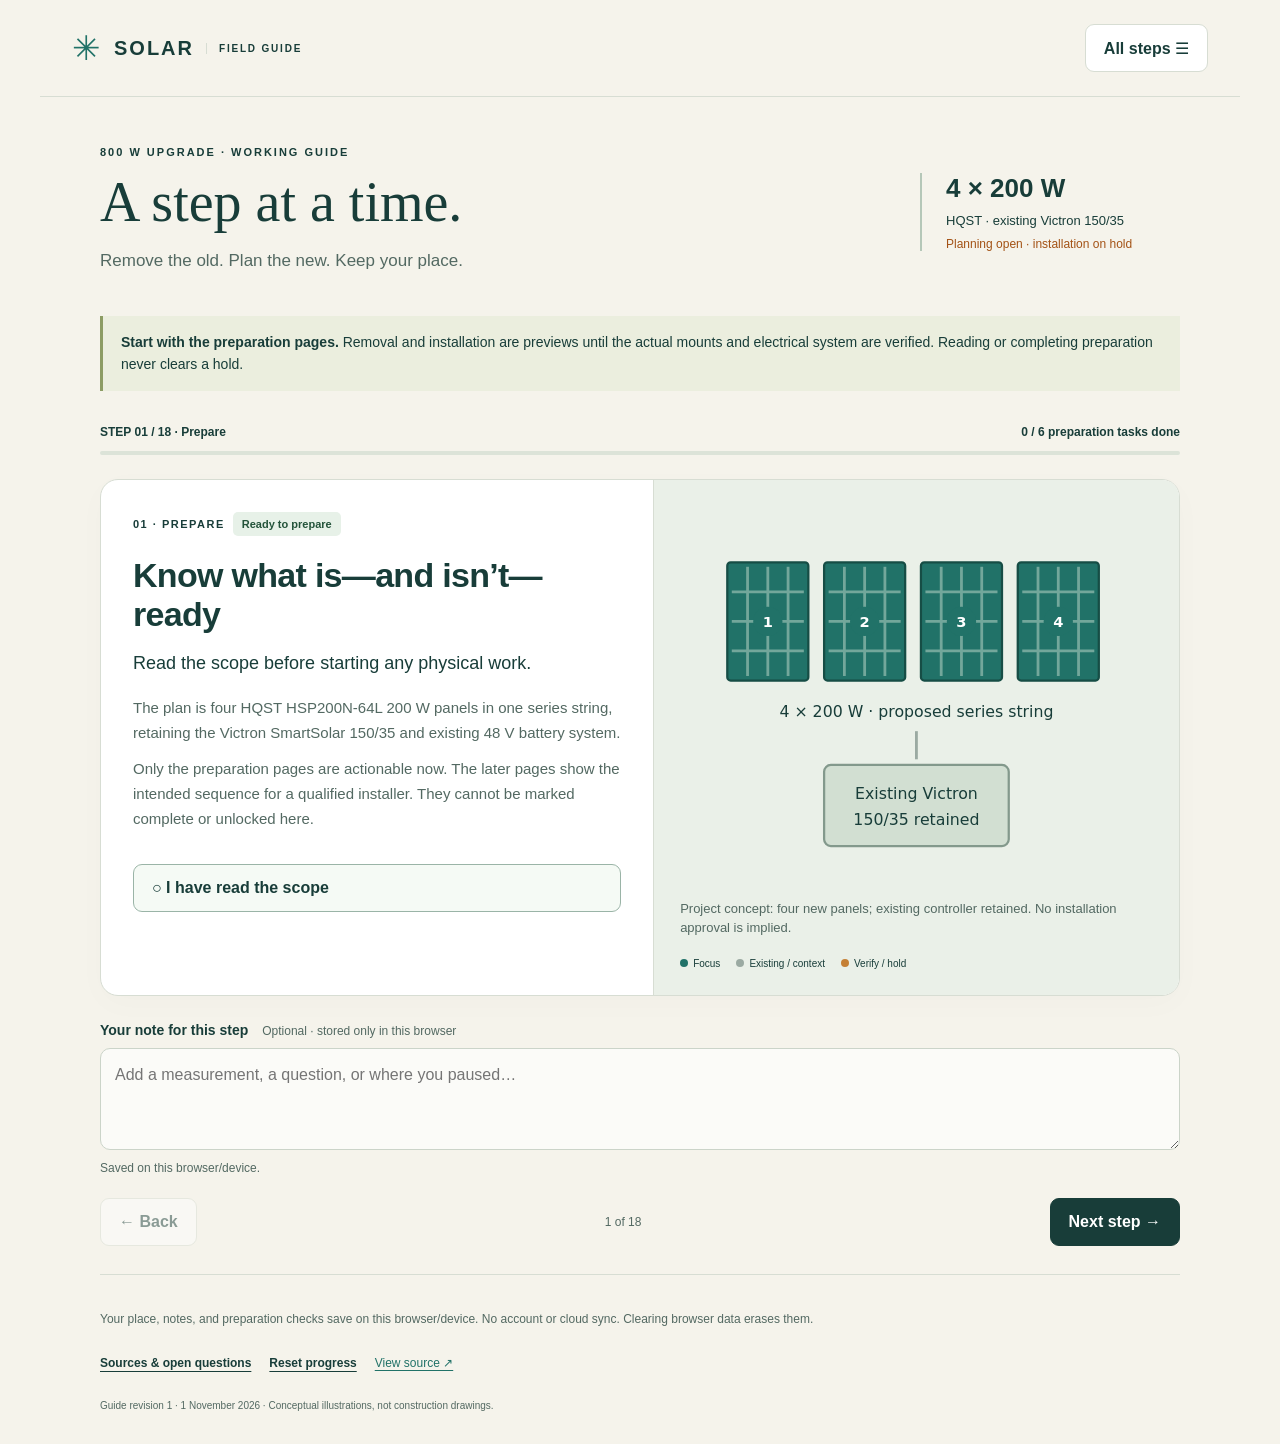
==== index.html @ d2d1a994 "Build illustrated solar planning guide with saved progress and safety holds" ====
<!doctype html>
<html lang="en"><head><meta charset="utf-8"><meta name="viewport" content="width=device-width,initial-scale=1"><meta name="theme-color" content="#163d3a"><meta name="description" content="An illustrated, save-your-place field guide for planning a van solar upgrade, with explicit installation hold points."><title>Solar / A step at a time</title><link rel="stylesheet" href="style.css"><script defer src="app.js"></script></head>
<body><a class="skip" href="#step-title">Skip to current step</a><header><a class="brand" href="#step=1" aria-label="Solar guide, first step"><span class="sun">✳</span> SOLAR <span class="brand-sub">FIELD GUIDE</span></a><button id="overview-button">All steps <span aria-hidden="true">☰</span></button></header>
<main><section class="intro"><div><p class="eyebrow">800 W UPGRADE · WORKING GUIDE</p><h1>A step at a time.</h1><p>Remove the old. Plan the new. Keep your place.</p></div><div class="project-stamp"><strong>4 × 200 W</strong><span>HQST · existing Victron 150/35</span><small>Planning open · installation on hold</small></div></section>
<aside class="notice"><strong>Start with the preparation pages.</strong> Removal and installation are previews until the actual mounts and electrical system are verified. Reading or completing preparation never clears a hold.</aside>
<div class="journey"><p id="position"></p><p id="progress-label"></p></div><div class="progress-track" aria-hidden="true"><div id="progress-fill"></div></div>
<article id="step-card"><div class="step-copy"><div id="step-meta"></div><h2 id="step-title" tabindex="-1"></h2><p id="step-action" class="lead"></p><div id="step-detail"></div><div id="hold"></div><div id="completion"></div></div><figure><div id="illustration"></div><figcaption id="figure-caption"></figcaption><div class="legend"><span><i class="teal"></i> Focus</span><span><i class="gray"></i> Existing / context</span><span><i class="amber"></i> Verify / hold</span></div></figure></article>
<section class="notes"><label for="note">Your note for this step <span>Optional · stored only in this browser</span></label><textarea id="note" rows="3" placeholder="Add a measurement, a question, or where you paused…" maxlength="12000"></textarea><p id="save-status" role="status"></p></section>
<nav class="step-nav" aria-label="Step navigation"><button id="back">← Back</button><span id="nav-count"></span><button id="next" class="primary">Next step →</button></nav>
<footer><p>Your place, notes, and preparation checks save on this browser/device. No account or cloud sync. Clearing browser data erases them.</p><div><button id="sources-button" class="text-button">Sources & open questions</button><button id="reset-button" class="text-button">Reset progress</button><a href="https://github.com/sgordon1024/solar-upgrade-guide">View source ↗</a></div><small>Guide revision 1 · 1 November 2026 · Conceptual illustrations, not construction drawings.</small></footer></main>
<dialog id="overview"><div class="dialog-head"><h2>Your route</h2><button data-close="overview" aria-label="Close all steps">✕</button></div><p>Check marks mean preparation done. A lock means preview only.</p><div id="step-list"></div></dialog>
<dialog id="sources"><div class="dialog-head"><h2>Before tools come out</h2><button data-close="sources" aria-label="Close sources">✕</button></div><p>The four-panel plan is selected. The mounting and electrical details are not approved. No button in this guide releases installation holds.</p><h3>Evidence still needed</h3><ul><li>Rack model; rail slots, crossbars, brackets and shared attachments; approved fasteners and torque; roof/rack dynamic and wind-uplift limits.</li><li>Fan fully open and A/C measured from one agreed rail datum; required airflow and service clearances; validated panel support and overhang.</li><li>Both disconnects: DC voltage/current ratings, poles, topology and load-break suitability.</li><li>Actual cable markings, condition and protection; connector manufacturer/family; measured jumper routes; bonding design.</li><li>Qualified isolation plan for all affected energy sources; manufacturer removal and mounting instructions; safe access and lifting plan.</li><li>Cold-weather string-voltage calculation, polarity and protection checks; battery/BMS settings and commissioning procedure.</li></ul><h3>Official references</h3><ul><li><a href="https://cdn.shopify.com/s/files/1/0938/4627/4366/files/HSP200N-64L_-_Manual.pdf?v=1779096675">HQST HSP200N-64L specification PDF</a> — dimensions and electrical data. Despite its filename, this is a two-page datasheet, not detailed mounting instructions.</li><li><a href="https://www.victronenergy.com/media/pg/Manual_SmartSolar_MPPT_150-35__150-45/en/safety-precautions.html">Victron safety precautions</a> — hazardous DC and isolation.</li><li><a href="https://www.victronenergy.com/media/pg/Manual_SmartSolar_MPPT_150-35__150-45/en/installation.html">Victron installation manual</a> — array limits and system-specific installation requirements.</li><li><a href="https://desertbliss.com/desertvans/assets/docs/Desert-Vans-Mesa-Riser-Installation-Guide.pdf">Mesa Riser installation guide</a> — no panel wind-uplift rating. Mesa is not an approved mount for this plan.</li></ul><p>Sources reviewed 1 November 2026. Rack, existing-panel, A/C, fan and battery-specific instructions remain to be collected. A revised, verified guide is needed before work begins.</p></dialog>
<dialog id="reset"><h2>Start over in this browser?</h2><p>This erases all saved notes, preparation checks, and your saved place. Installation holds stay in place.</p><div class="reset-actions"><button data-close="reset">Keep my progress</button><button id="confirm-reset" class="danger">Erase and start over</button></div></dialog>
<noscript><p class="notice">Enable JavaScript for step navigation and local progress saving. Installation remains on hold.</p></noscript></body></html>
---- style.css ----
:root{--ink:#183d39;--muted:#536962;--paper:#f5f3eb;--line:#d7ddd3;--teal:#217268;--amber:#a35215;--pale:#fcf0d8;font-family:ui-sans-serif,-apple-system,BlinkMacSystemFont,"Segoe UI",sans-serif;color:var(--ink);background:var(--paper);font-synthesis:none}*{box-sizing:border-box}body{margin:0}button,a,textarea{-webkit-tap-highlight-color:transparent}button{font:inherit;border:1px solid var(--line);border-radius:9px;background:#fff;color:var(--ink);padding:12px 18px;min-height:48px;cursor:pointer;font-weight:650}button:hover{background:#e7eee6}button:disabled{opacity:.48;cursor:default}a{color:var(--teal);text-underline-offset:3px}button:focus-visible,a:focus-visible,textarea:focus-visible{outline:3px solid #b55c16;outline-offset:4px}.skip{position:absolute;top:-80px;background:#fff;padding:15px;z-index:10}.skip:focus{top:0}header{max-width:1200px;margin:auto;display:flex;justify-content:space-between;align-items:center;padding:24px 32px;border-bottom:1px solid var(--line)}.brand{text-decoration:none;color:var(--ink);font-size:20px;font-weight:800;letter-spacing:2px;display:flex;align-items:center;gap:12px}.sun{font-size:34px;color:var(--teal)}.brand-sub{font-size:10px;letter-spacing:1.8px;border-left:1px solid var(--line);padding-left:12px}main{max-width:1136px;margin:auto;padding:0 28px}.intro{display:flex;justify-content:space-between;gap:32px;align-items:center;padding:38px 0 28px}.eyebrow{font-size:11px;font-weight:800;letter-spacing:2px}.intro h1{font-family:Georgia,serif;font-size:clamp(36px,5vw,56px);font-weight:400;margin:12px 0}.intro p:last-child{color:var(--muted);font-size:17px}.project-stamp{display:flex;flex-direction:column;gap:9px;border-left:2px solid #b5c7b8;padding-left:24px;min-width:260px}.project-stamp strong{font-size:26px}.project-stamp span{font-size:13px}.project-stamp small{color:var(--amber);font-size:12px}.notice{background:#ebeede;border-left:3px solid #8c9c64;padding:15px 18px;line-height:1.6;font-size:14px}.journey{display:flex;justify-content:space-between;gap:16px;font-size:12px;padding-top:22px;font-weight:650}.progress-track{height:4px;background:#dce3d8;margin-bottom:24px;border-radius:4px;overflow:hidden}#progress-fill{height:100%;background:var(--teal)}#step-card{display:grid;grid-template-columns:1.05fr 1fr;background:#fff;border:1px solid var(--line);border-radius:18px;overflow:hidden;min-height:465px;box-shadow:0 8px 32px #183d3905}.step-copy{padding:32px}.step-meta{display:flex;gap:8px;flex-wrap:wrap;align-items:center}.phase{font-size:11px;letter-spacing:1.5px;font-weight:800;text-transform:uppercase}.badge{font-size:11px;background:#e7f1e8;color:#23533a;padding:6px 9px;border-radius:5px;font-weight:750}.badge.locked{background:var(--pale);color:#874312}h2{font-size:clamp(26px,3vw,34px);letter-spacing:-.7px;line-height:1.15;margin:20px 0 16px}h2:focus{outline:none}.lead{font-size:18px;line-height:1.55;margin-top:0}#step-detail{font-size:15px;line-height:1.65;color:var(--muted)}#step-detail p{margin:12px 0}#step-detail ul{padding-left:20px}#hold{border-radius:9px;background:var(--pale);color:#713c15;padding:16px;font-size:14px;line-height:1.6;margin-top:18px}#hold:empty{display:none}#hold strong{display:block;margin-bottom:4px}.check-button{width:100%;text-align:left;margin-top:20px;border-color:#9ab4a7;background:#f5faf5}.check-button[aria-pressed=true]{background:#deeee4;color:#195d49}.locked-status{font-size:13px;font-weight:700;color:#87501d;margin-top:18px}figure{margin:0;background:#eaf0e8;display:flex;flex-direction:column;justify-content:center;padding:26px;min-width:0;border-left:1px solid var(--line)}#illustration svg{width:100%;height:auto;display:block}svg text{font-family:ui-sans-serif,system-ui,sans-serif;fill:var(--ink);font-size:14px}figcaption{font-size:13px;color:var(--muted);line-height:1.5;margin-top:16px}.legend{display:flex;gap:16px;font-size:10px;margin-top:20px;flex-wrap:wrap}.legend span{display:flex;align-items:center;gap:5px}.legend i{height:8px;width:8px;border-radius:50%}.teal{background:var(--teal)}.gray{background:#9baaa2}.amber{background:#c58035}.notes{margin-top:26px}.notes label{display:block;font-size:14px;font-weight:750;margin-bottom:10px}.notes label span{font-weight:400;color:var(--muted);font-size:12px;margin-left:10px}textarea{width:100%;font:inherit;resize:vertical;border:1px solid #cbd4c9;border-radius:10px;background:#ffffffa8;padding:14px;line-height:1.5;color:var(--ink)}#save-status{font-size:12px;min-height:18px;color:var(--muted);margin:7px 0}.step-nav{display:flex;align-items:center;justify-content:space-between;gap:12px;padding:12px 0 28px}.primary{background:var(--ink);color:#fff;border-color:var(--ink)}.primary:hover{background:#286057}#nav-count{font-size:12px;color:var(--muted)}footer{border-top:1px solid var(--line);padding:22px 0 30px;color:var(--muted);font-size:12px;line-height:1.7}footer>div{display:flex;align-items:center;gap:18px;flex-wrap:wrap}footer small{display:block;margin-top:12px}.text-button{background:transparent;border:0;padding:6px 0;font-size:12px;min-height:44px;text-decoration:underline;text-underline-offset:4px}dialog{width:min(650px,calc(100% - 28px));max-height:85dvh;border:1px solid var(--line);border-radius:16px;padding:26px;color:var(--ink);box-shadow:0 25px 90px #152b3340}dialog::backdrop{background:#142e32aa}dialog p,dialog li{font-size:15px;line-height:1.6}dialog a{overflow-wrap:anywhere}.dialog-head{display:flex;justify-content:space-between;align-items:center;gap:16px}.dialog-head h2{margin:0}.dialog-head button{flex-shrink:0}.step-link{width:100%;display:flex;gap:12px;align-items:center;text-align:left;margin:7px 0;font-weight:500}.step-link span:first-child{font-size:12px;color:var(--muted);min-width:25px}.step-link[aria-current=step]{border-color:var(--teal);background:#e8f1e9}.step-link small{margin-left:auto;white-space:nowrap}.list-phase{font-size:11px;letter-spacing:1.4px;text-transform:uppercase;margin:24px 0 10px}.reset-actions{display:flex;gap:12px;flex-wrap:wrap}.danger{background:#8e381f;color:white}.danger:hover{background:#702915}@media(max-width:720px){header{padding:16px 20px}.brand-sub{display:none}main{padding:0 18px}.intro{padding:26px 0 20px;gap:12px;display:block}.intro h1{margin:10px 0}.intro p:last-child{font-size:15px}.project-stamp{border-left:0;padding:10px 0 0;gap:6px}.project-stamp strong{font-size:20px}.project-stamp span{font-size:12px}.notice{font-size:13px;padding:12px 14px}.journey{font-size:11px;gap:8px}.journey p:last-child{text-align:right}#step-card{display:flex;flex-direction:column}.step-copy{padding:24px}.lead{font-size:17px}figure{border-left:0;border-top:1px solid var(--line);padding:22px}#illustration{max-width:430px;width:100%;align-self:center}.notes label span{display:block;margin:6px 0 0}.step-nav{flex-wrap:wrap}#nav-count{order:3;width:100%;text-align:center}.step-nav button{padding:13px 16px;font-size:14px}footer>div{gap:14px}dialog{padding:20px}.step-link{font-size:14px;padding:12px 10px}.step-link small{font-size:10px}.legend{font-size:10px}}@media(prefers-reduced-motion:reduce){*{scroll-behavior:auto!important}}
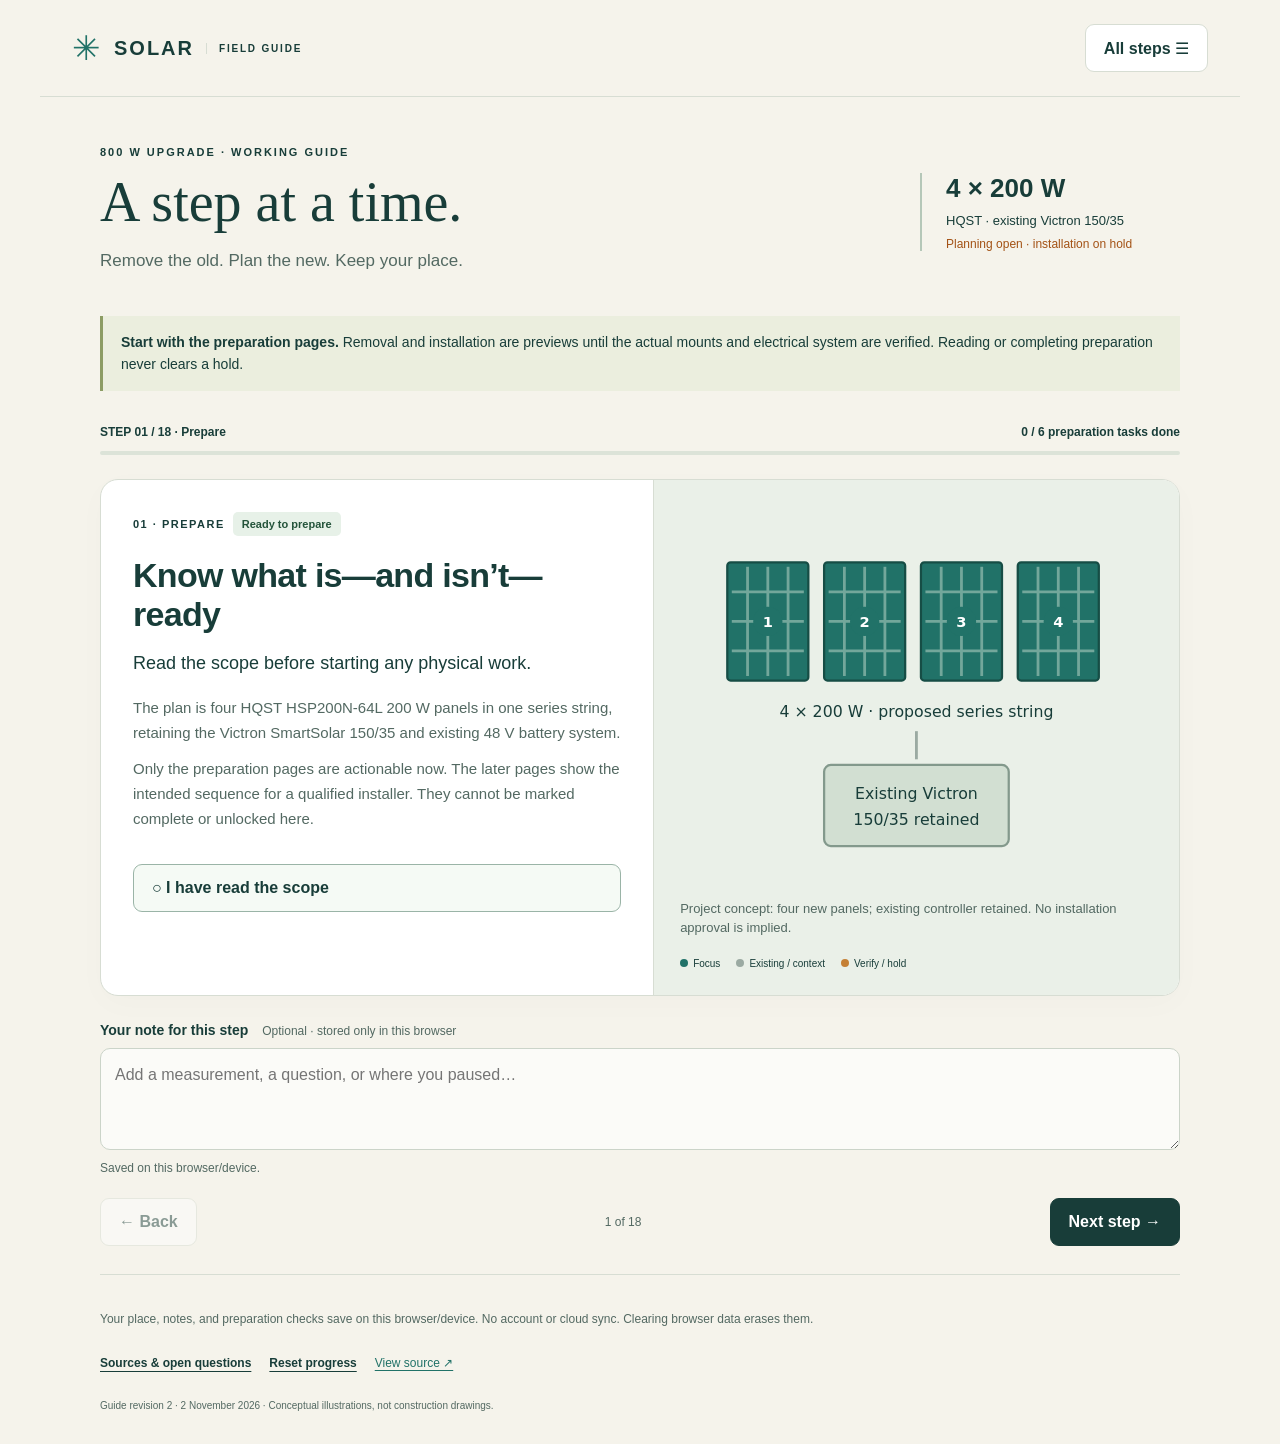
==== commit 34113647: "Correct roof orientation and flag unresolved centerline panel fit" ====
--- a/index.html
+++ b/index.html
@@ -7,8 +7,8 @@
 <article id="step-card"><div class="step-copy"><div id="step-meta"></div><h2 id="step-title" tabindex="-1"></h2><p id="step-action" class="lead"></p><div id="step-detail"></div><div id="hold"></div><div id="completion"></div></div><figure><div id="illustration"></div><figcaption id="figure-caption"></figcaption><div class="legend"><span><i class="teal"></i> Focus</span><span><i class="gray"></i> Existing / context</span><span><i class="amber"></i> Verify / hold</span></div></figure></article>
 <section class="notes"><label for="note">Your note for this step <span>Optional · stored only in this browser</span></label><textarea id="note" rows="3" placeholder="Add a measurement, a question, or where you paused…" maxlength="12000"></textarea><p id="save-status" role="status"></p></section>
 <nav class="step-nav" aria-label="Step navigation"><button id="back">← Back</button><span id="nav-count"></span><button id="next" class="primary">Next step →</button></nav>
-<footer><p>Your place, notes, and preparation checks save on this browser/device. No account or cloud sync. Clearing browser data erases them.</p><div><button id="sources-button" class="text-button">Sources & open questions</button><button id="reset-button" class="text-button">Reset progress</button><a href="https://github.com/sgordon1024/solar-upgrade-guide">View source ↗</a></div><small>Guide revision 1 · 1 November 2026 · Conceptual illustrations, not construction drawings.</small></footer></main>
+<footer><p>Your place, notes, and preparation checks save on this browser/device. No account or cloud sync. Clearing browser data erases them.</p><div><button id="sources-button" class="text-button">Sources & open questions</button><button id="reset-button" class="text-button">Reset progress</button><a href="https://github.com/sgordon1024/solar-upgrade-guide">View source ↗</a></div><small>Guide revision 2 · 2 November 2026 · Conceptual illustrations, not construction drawings.</small></footer></main>
 <dialog id="overview"><div class="dialog-head"><h2>Your route</h2><button data-close="overview" aria-label="Close all steps">✕</button></div><p>Check marks mean preparation done. A lock means preview only.</p><div id="step-list"></div></dialog>
-<dialog id="sources"><div class="dialog-head"><h2>Before tools come out</h2><button data-close="sources" aria-label="Close sources">✕</button></div><p>The four-panel plan is selected. The mounting and electrical details are not approved. No button in this guide releases installation holds.</p><h3>Evidence still needed</h3><ul><li>Rack model; rail slots, crossbars, brackets and shared attachments; approved fasteners and torque; roof/rack dynamic and wind-uplift limits.</li><li>Fan fully open and A/C measured from one agreed rail datum; required airflow and service clearances; validated panel support and overhang.</li><li>Both disconnects: DC voltage/current ratings, poles, topology and load-break suitability.</li><li>Actual cable markings, condition and protection; connector manufacturer/family; measured jumper routes; bonding design.</li><li>Qualified isolation plan for all affected energy sources; manufacturer removal and mounting instructions; safe access and lifting plan.</li><li>Cold-weather string-voltage calculation, polarity and protection checks; battery/BMS settings and commissioning procedure.</li></ul><h3>Official references</h3><ul><li><a href="https://cdn.shopify.com/s/files/1/0938/4627/4366/files/HSP200N-64L_-_Manual.pdf?v=1779096675">HQST HSP200N-64L specification PDF</a> — dimensions and electrical data. Despite its filename, this is a two-page datasheet, not detailed mounting instructions.</li><li><a href="https://www.victronenergy.com/media/pg/Manual_SmartSolar_MPPT_150-35__150-45/en/safety-precautions.html">Victron safety precautions</a> — hazardous DC and isolation.</li><li><a href="https://www.victronenergy.com/media/pg/Manual_SmartSolar_MPPT_150-35__150-45/en/installation.html">Victron installation manual</a> — array limits and system-specific installation requirements.</li><li><a href="https://desertbliss.com/desertvans/assets/docs/Desert-Vans-Mesa-Riser-Installation-Guide.pdf">Mesa Riser installation guide</a> — no panel wind-uplift rating. Mesa is not an approved mount for this plan.</li></ul><p>Sources reviewed 1 November 2026. Rack, existing-panel, A/C, fan and battery-specific instructions remain to be collected. A revised, verified guide is needed before work begins.</p></dialog>
+<dialog id="sources"><div class="dialog-head"><h2>Before tools come out</h2><button data-close="sources" aria-label="Close sources">✕</button></div><p>The four-panel plan is selected. The mounting and electrical details are not approved. No button in this guide releases installation holds.</p><h3>Evidence still needed</h3><ul><li>Rack model; rail slots, crossbars, brackets and shared attachments; approved fasteners and torque; roof/rack dynamic and wind-uplift limits.</li><li>Driver-side Starlink and centerline exhaust-fan footprints/separation; panel 2 placement; fan fully open and A/C measured from one agreed rail datum; required airflow and service clearances; validated panel support and overhang.</li><li>Both disconnects: DC voltage/current ratings, poles, topology and load-break suitability.</li><li>Actual cable markings, condition and protection; connector manufacturer/family; measured jumper routes; bonding design.</li><li>Qualified isolation plan for all affected energy sources; manufacturer removal and mounting instructions; safe access and lifting plan.</li><li>Cold-weather string-voltage calculation, polarity and protection checks; battery/BMS settings and commissioning procedure.</li></ul><h3>Official references</h3><ul><li><a href="https://cdn.shopify.com/s/files/1/0938/4627/4366/files/HSP200N-64L_-_Manual.pdf?v=1779096675">HQST HSP200N-64L specification PDF</a> — dimensions and electrical data. Despite its filename, this is a two-page datasheet, not detailed mounting instructions.</li><li><a href="https://www.victronenergy.com/media/pg/Manual_SmartSolar_MPPT_150-35__150-45/en/safety-precautions.html">Victron safety precautions</a> — hazardous DC and isolation.</li><li><a href="https://www.victronenergy.com/media/pg/Manual_SmartSolar_MPPT_150-35__150-45/en/installation.html">Victron installation manual</a> — array limits and system-specific installation requirements.</li><li><a href="https://desertbliss.com/desertvans/assets/docs/Desert-Vans-Mesa-Riser-Installation-Guide.pdf">Mesa Riser installation guide</a> — no panel wind-uplift rating. Mesa is not an approved mount for this plan.</li></ul><p>Sources reviewed 1 November 2026. Rack, existing-panel, A/C, fan and battery-specific instructions remain to be collected. A revised, verified guide is needed before work begins.</p></dialog>
 <dialog id="reset"><h2>Start over in this browser?</h2><p>This erases all saved notes, preparation checks, and your saved place. Installation holds stay in place.</p><div class="reset-actions"><button data-close="reset">Keep my progress</button><button id="confirm-reset" class="danger">Erase and start over</button></div></dialog>
 <noscript><p class="notice">Enable JavaScript for step navigation and local progress saving. Installation remains on hold.</p></noscript></body></html>
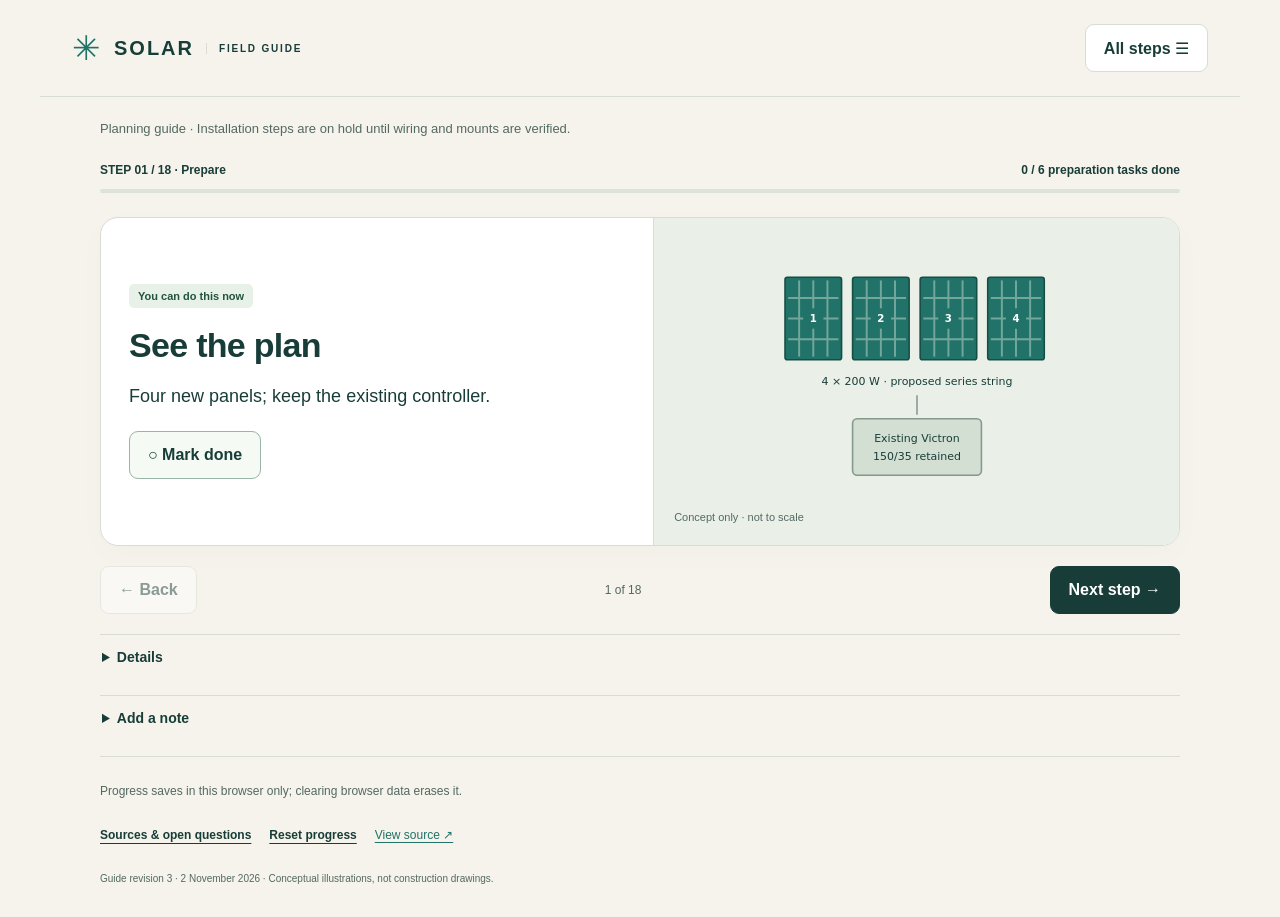
==== commit 643ae156: "Simplify guide to plain-English actions with optional details" ====
--- a/index.html
+++ b/index.html
@@ -1,13 +1,13 @@
 <!doctype html>
 <html lang="en"><head><meta charset="utf-8"><meta name="viewport" content="width=device-width,initial-scale=1"><meta name="theme-color" content="#163d3a"><meta name="description" content="An illustrated, save-your-place field guide for planning a van solar upgrade, with explicit installation hold points."><title>Solar / A step at a time</title><link rel="stylesheet" href="style.css"><script defer src="app.js"></script></head>
 <body><a class="skip" href="#step-title">Skip to current step</a><header><a class="brand" href="#step=1" aria-label="Solar guide, first step"><span class="sun">✳</span> SOLAR <span class="brand-sub">FIELD GUIDE</span></a><button id="overview-button">All steps <span aria-hidden="true">☰</span></button></header>
-<main><section class="intro"><div><p class="eyebrow">800 W UPGRADE · WORKING GUIDE</p><h1>A step at a time.</h1><p>Remove the old. Plan the new. Keep your place.</p></div><div class="project-stamp"><strong>4 × 200 W</strong><span>HQST · existing Victron 150/35</span><small>Planning open · installation on hold</small></div></section>
-<aside class="notice"><strong>Start with the preparation pages.</strong> Removal and installation are previews until the actual mounts and electrical system are verified. Reading or completing preparation never clears a hold.</aside>
+<main><p class="guide-status">Planning guide · Installation steps are on hold until wiring and mounts are verified.</p>
 <div class="journey"><p id="position"></p><p id="progress-label"></p></div><div class="progress-track" aria-hidden="true"><div id="progress-fill"></div></div>
-<article id="step-card"><div class="step-copy"><div id="step-meta"></div><h2 id="step-title" tabindex="-1"></h2><p id="step-action" class="lead"></p><div id="step-detail"></div><div id="hold"></div><div id="completion"></div></div><figure><div id="illustration"></div><figcaption id="figure-caption"></figcaption><div class="legend"><span><i class="teal"></i> Focus</span><span><i class="gray"></i> Existing / context</span><span><i class="amber"></i> Verify / hold</span></div></figure></article>
-<section class="notes"><label for="note">Your note for this step <span>Optional · stored only in this browser</span></label><textarea id="note" rows="3" placeholder="Add a measurement, a question, or where you paused…" maxlength="12000"></textarea><p id="save-status" role="status"></p></section>
+<article id="step-card"><div class="step-copy"><div id="step-meta"></div><h2 id="step-title" tabindex="-1"></h2><p id="step-action" class="lead"></p><div id="completion"></div></div><figure><div id="illustration"></div><figcaption id="figure-caption"></figcaption><div class="legend"><span><i class="teal"></i> Focus</span><span><i class="gray"></i> Existing / context</span><span><i class="amber"></i> Verify / hold</span></div></figure></article>
 <nav class="step-nav" aria-label="Step navigation"><button id="back">← Back</button><span id="nav-count"></span><button id="next" class="primary">Next step →</button></nav>
-<footer><p>Your place, notes, and preparation checks save on this browser/device. No account or cloud sync. Clearing browser data erases them.</p><div><button id="sources-button" class="text-button">Sources & open questions</button><button id="reset-button" class="text-button">Reset progress</button><a href="https://github.com/sgordon1024/solar-upgrade-guide">View source ↗</a></div><small>Guide revision 2 · 2 November 2026 · Conceptual illustrations, not construction drawings.</small></footer></main>
+<details id="technical-details"><summary>Details</summary><div id="step-detail"></div><div id="hold"></div><p>These installation previews cannot be marked complete; a verified procedure is still needed.</p></details>
+<details class="notes"><summary>Add a note</summary><label for="note">Your note for this step <span>Optional · stored only in this browser</span></label><textarea id="note" rows="3" placeholder="Add a measurement, a question, or where you paused…" maxlength="12000"></textarea><p id="save-status" role="status"></p></details>
+<footer><p>Progress saves in this browser only; clearing browser data erases it.</p><div><button id="sources-button" class="text-button">Sources & open questions</button><button id="reset-button" class="text-button">Reset progress</button><a href="https://github.com/sgordon1024/solar-upgrade-guide">View source ↗</a></div><small>Guide revision 3 · 2 November 2026 · Conceptual illustrations, not construction drawings.</small></footer></main>
 <dialog id="overview"><div class="dialog-head"><h2>Your route</h2><button data-close="overview" aria-label="Close all steps">✕</button></div><p>Check marks mean preparation done. A lock means preview only.</p><div id="step-list"></div></dialog>
 <dialog id="sources"><div class="dialog-head"><h2>Before tools come out</h2><button data-close="sources" aria-label="Close sources">✕</button></div><p>The four-panel plan is selected. The mounting and electrical details are not approved. No button in this guide releases installation holds.</p><h3>Evidence still needed</h3><ul><li>Rack model; rail slots, crossbars, brackets and shared attachments; approved fasteners and torque; roof/rack dynamic and wind-uplift limits.</li><li>Driver-side Starlink and centerline exhaust-fan footprints/separation; panel 2 placement; fan fully open and A/C measured from one agreed rail datum; required airflow and service clearances; validated panel support and overhang.</li><li>Both disconnects: DC voltage/current ratings, poles, topology and load-break suitability.</li><li>Actual cable markings, condition and protection; connector manufacturer/family; measured jumper routes; bonding design.</li><li>Qualified isolation plan for all affected energy sources; manufacturer removal and mounting instructions; safe access and lifting plan.</li><li>Cold-weather string-voltage calculation, polarity and protection checks; battery/BMS settings and commissioning procedure.</li></ul><h3>Official references</h3><ul><li><a href="https://cdn.shopify.com/s/files/1/0938/4627/4366/files/HSP200N-64L_-_Manual.pdf?v=1779096675">HQST HSP200N-64L specification PDF</a> — dimensions and electrical data. Despite its filename, this is a two-page datasheet, not detailed mounting instructions.</li><li><a href="https://www.victronenergy.com/media/pg/Manual_SmartSolar_MPPT_150-35__150-45/en/safety-precautions.html">Victron safety precautions</a> — hazardous DC and isolation.</li><li><a href="https://www.victronenergy.com/media/pg/Manual_SmartSolar_MPPT_150-35__150-45/en/installation.html">Victron installation manual</a> — array limits and system-specific installation requirements.</li><li><a href="https://desertbliss.com/desertvans/assets/docs/Desert-Vans-Mesa-Riser-Installation-Guide.pdf">Mesa Riser installation guide</a> — no panel wind-uplift rating. Mesa is not an approved mount for this plan.</li></ul><p>Sources reviewed 1 November 2026. Rack, existing-panel, A/C, fan and battery-specific instructions remain to be collected. A revised, verified guide is needed before work begins.</p></dialog>
 <dialog id="reset"><h2>Start over in this browser?</h2><p>This erases all saved notes, preparation checks, and your saved place. Installation holds stay in place.</p><div class="reset-actions"><button data-close="reset">Keep my progress</button><button id="confirm-reset" class="danger">Erase and start over</button></div></dialog>
--- a/style.css
+++ b/style.css
@@ -1 +1,4 @@
 :root{--ink:#183d39;--muted:#536962;--paper:#f5f3eb;--line:#d7ddd3;--teal:#217268;--amber:#a35215;--pale:#fcf0d8;font-family:ui-sans-serif,-apple-system,BlinkMacSystemFont,"Segoe UI",sans-serif;color:var(--ink);background:var(--paper);font-synthesis:none}*{box-sizing:border-box}body{margin:0}button,a,textarea{-webkit-tap-highlight-color:transparent}button{font:inherit;border:1px solid var(--line);border-radius:9px;background:#fff;color:var(--ink);padding:12px 18px;min-height:48px;cursor:pointer;font-weight:650}button:hover{background:#e7eee6}button:disabled{opacity:.48;cursor:default}a{color:var(--teal);text-underline-offset:3px}button:focus-visible,a:focus-visible,textarea:focus-visible{outline:3px solid #b55c16;outline-offset:4px}.skip{position:absolute;top:-80px;background:#fff;padding:15px;z-index:10}.skip:focus{top:0}header{max-width:1200px;margin:auto;display:flex;justify-content:space-between;align-items:center;padding:24px 32px;border-bottom:1px solid var(--line)}.brand{text-decoration:none;color:var(--ink);font-size:20px;font-weight:800;letter-spacing:2px;display:flex;align-items:center;gap:12px}.sun{font-size:34px;color:var(--teal)}.brand-sub{font-size:10px;letter-spacing:1.8px;border-left:1px solid var(--line);padding-left:12px}main{max-width:1136px;margin:auto;padding:0 28px}.intro{display:flex;justify-content:space-between;gap:32px;align-items:center;padding:38px 0 28px}.eyebrow{font-size:11px;font-weight:800;letter-spacing:2px}.intro h1{font-family:Georgia,serif;font-size:clamp(36px,5vw,56px);font-weight:400;margin:12px 0}.intro p:last-child{color:var(--muted);font-size:17px}.project-stamp{display:flex;flex-direction:column;gap:9px;border-left:2px solid #b5c7b8;padding-left:24px;min-width:260px}.project-stamp strong{font-size:26px}.project-stamp span{font-size:13px}.project-stamp small{color:var(--amber);font-size:12px}.notice{background:#ebeede;border-left:3px solid #8c9c64;padding:15px 18px;line-height:1.6;font-size:14px}.journey{display:flex;justify-content:space-between;gap:16px;font-size:12px;padding-top:22px;font-weight:650}.progress-track{height:4px;background:#dce3d8;margin-bottom:24px;border-radius:4px;overflow:hidden}#progress-fill{height:100%;background:var(--teal)}#step-card{display:grid;grid-template-columns:1.05fr 1fr;background:#fff;border:1px solid var(--line);border-radius:18px;overflow:hidden;min-height:465px;box-shadow:0 8px 32px #183d3905}.step-copy{padding:32px}.step-meta{display:flex;gap:8px;flex-wrap:wrap;align-items:center}.phase{font-size:11px;letter-spacing:1.5px;font-weight:800;text-transform:uppercase}.badge{font-size:11px;background:#e7f1e8;color:#23533a;padding:6px 9px;border-radius:5px;font-weight:750}.badge.locked{background:var(--pale);color:#874312}h2{font-size:clamp(26px,3vw,34px);letter-spacing:-.7px;line-height:1.15;margin:20px 0 16px}h2:focus{outline:none}.lead{font-size:18px;line-height:1.55;margin-top:0}#step-detail{font-size:15px;line-height:1.65;color:var(--muted)}#step-detail p{margin:12px 0}#step-detail ul{padding-left:20px}#hold{border-radius:9px;background:var(--pale);color:#713c15;padding:16px;font-size:14px;line-height:1.6;margin-top:18px}#hold:empty{display:none}#hold strong{display:block;margin-bottom:4px}.check-button{width:100%;text-align:left;margin-top:20px;border-color:#9ab4a7;background:#f5faf5}.check-button[aria-pressed=true]{background:#deeee4;color:#195d49}.locked-status{font-size:13px;font-weight:700;color:#87501d;margin-top:18px}figure{margin:0;background:#eaf0e8;display:flex;flex-direction:column;justify-content:center;padding:26px;min-width:0;border-left:1px solid var(--line)}#illustration svg{width:100%;height:auto;display:block}svg text{font-family:ui-sans-serif,system-ui,sans-serif;fill:var(--ink);font-size:14px}figcaption{font-size:13px;color:var(--muted);line-height:1.5;margin-top:16px}.legend{display:flex;gap:16px;font-size:10px;margin-top:20px;flex-wrap:wrap}.legend span{display:flex;align-items:center;gap:5px}.legend i{height:8px;width:8px;border-radius:50%}.teal{background:var(--teal)}.gray{background:#9baaa2}.amber{background:#c58035}.notes{margin-top:26px}.notes label{display:block;font-size:14px;font-weight:750;margin-bottom:10px}.notes label span{font-weight:400;color:var(--muted);font-size:12px;margin-left:10px}textarea{width:100%;font:inherit;resize:vertical;border:1px solid #cbd4c9;border-radius:10px;background:#ffffffa8;padding:14px;line-height:1.5;color:var(--ink)}#save-status{font-size:12px;min-height:18px;color:var(--muted);margin:7px 0}.step-nav{display:flex;align-items:center;justify-content:space-between;gap:12px;padding:12px 0 28px}.primary{background:var(--ink);color:#fff;border-color:var(--ink)}.primary:hover{background:#286057}#nav-count{font-size:12px;color:var(--muted)}footer{border-top:1px solid var(--line);padding:22px 0 30px;color:var(--muted);font-size:12px;line-height:1.7}footer>div{display:flex;align-items:center;gap:18px;flex-wrap:wrap}footer small{display:block;margin-top:12px}.text-button{background:transparent;border:0;padding:6px 0;font-size:12px;min-height:44px;text-decoration:underline;text-underline-offset:4px}dialog{width:min(650px,calc(100% - 28px));max-height:85dvh;border:1px solid var(--line);border-radius:16px;padding:26px;color:var(--ink);box-shadow:0 25px 90px #152b3340}dialog::backdrop{background:#142e32aa}dialog p,dialog li{font-size:15px;line-height:1.6}dialog a{overflow-wrap:anywhere}.dialog-head{display:flex;justify-content:space-between;align-items:center;gap:16px}.dialog-head h2{margin:0}.dialog-head button{flex-shrink:0}.step-link{width:100%;display:flex;gap:12px;align-items:center;text-align:left;margin:7px 0;font-weight:500}.step-link span:first-child{font-size:12px;color:var(--muted);min-width:25px}.step-link[aria-current=step]{border-color:var(--teal);background:#e8f1e9}.step-link small{margin-left:auto;white-space:nowrap}.list-phase{font-size:11px;letter-spacing:1.4px;text-transform:uppercase;margin:24px 0 10px}.reset-actions{display:flex;gap:12px;flex-wrap:wrap}.danger{background:#8e381f;color:white}.danger:hover{background:#702915}@media(max-width:720px){header{padding:16px 20px}.brand-sub{display:none}main{padding:0 18px}.intro{padding:26px 0 20px;gap:12px;display:block}.intro h1{margin:10px 0}.intro p:last-child{font-size:15px}.project-stamp{border-left:0;padding:10px 0 0;gap:6px}.project-stamp strong{font-size:20px}.project-stamp span{font-size:12px}.notice{font-size:13px;padding:12px 14px}.journey{font-size:11px;gap:8px}.journey p:last-child{text-align:right}#step-card{display:flex;flex-direction:column}.step-copy{padding:24px}.lead{font-size:17px}figure{border-left:0;border-top:1px solid var(--line);padding:22px}#illustration{max-width:430px;width:100%;align-self:center}.notes label span{display:block;margin:6px 0 0}.step-nav{flex-wrap:wrap}#nav-count{order:3;width:100%;text-align:center}.step-nav button{padding:13px 16px;font-size:14px}footer>div{gap:14px}dialog{padding:20px}.step-link{font-size:14px;padding:12px 10px}.step-link small{font-size:10px}.legend{font-size:10px}}@media(prefers-reduced-motion:reduce){*{scroll-behavior:auto!important}}
+
+/* Simple action-first flow: technical context and notes are optional. */
+.guide-status{font-size:13px;line-height:1.5;color:var(--muted);margin:22px 0 4px}.journey{padding-top:8px}#step-card{min-height:0}.step-copy{display:flex;flex-direction:column;justify-content:center;padding:28px}.step-copy h2{margin:18px 0}.lead{margin-bottom:0}.step-copy .check-button{width:auto;align-self:flex-start}.phase{display:none}figure{padding:20px}#illustration{max-width:330px;width:100%;align-self:center}.legend{display:none}figcaption{font-size:11px;margin-top:8px}.step-nav{padding:20px 0}details{border-top:1px solid var(--line);padding:0 0 12px}summary{cursor:pointer;min-height:48px;padding:14px 2px;font-weight:650;font-size:14px}summary:focus-visible{outline:3px solid #b55c16;outline-offset:2px}.notes{margin-top:0}details>p{font-size:14px;line-height:1.6;color:var(--muted)}footer{padding-top:12px}footer small{font-size:10px}#step-detail{max-width:760px}#hold{max-width:760px}#technical-details[open]{padding-bottom:20px}.notes label{margin-top:8px}@media(max-width:720px){header{padding:12px 18px}.guide-status{font-size:12px;margin-top:16px}.journey{font-size:10px}#step-card .step-copy{padding:22px 22px 18px}.step-copy h2{font-size:28px;margin:14px 0 10px}.lead{font-size:16px;line-height:1.5}figure{padding:12px 22px 16px}#illustration{max-width:280px}#progress-fill{min-height:4px}.progress-track{margin-bottom:16px}.step-nav{padding:16px 0 12px}.check-button{margin-top:16px}.notes label span{font-size:11px}}
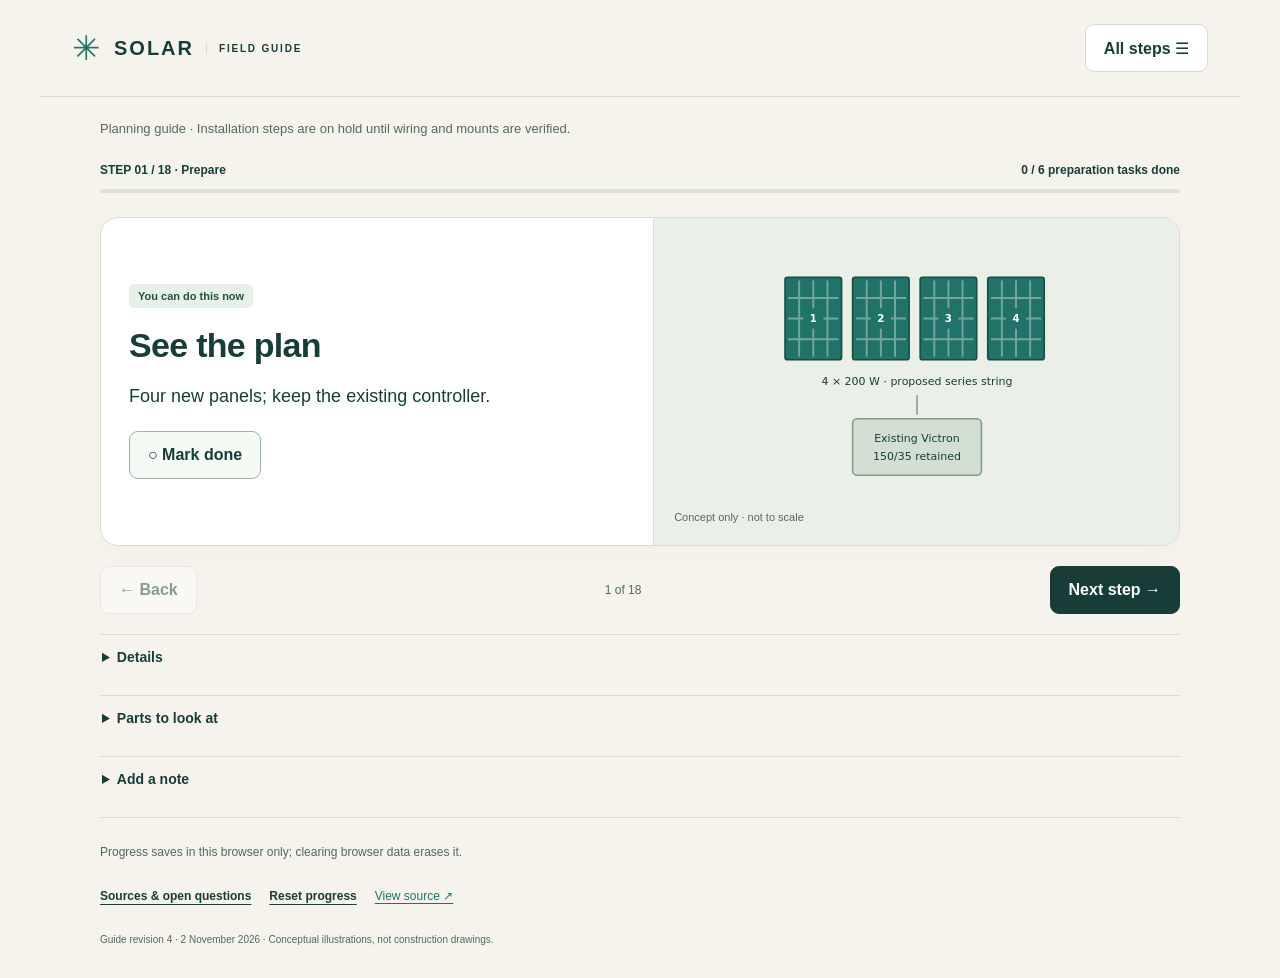
==== commit 505be666: "Add review-only Unaka bracket candidate in optional parts section" ====
--- a/index.html
+++ b/index.html
@@ -6,8 +6,9 @@
 <article id="step-card"><div class="step-copy"><div id="step-meta"></div><h2 id="step-title" tabindex="-1"></h2><p id="step-action" class="lead"></p><div id="completion"></div></div><figure><div id="illustration"></div><figcaption id="figure-caption"></figcaption><div class="legend"><span><i class="teal"></i> Focus</span><span><i class="gray"></i> Existing / context</span><span><i class="amber"></i> Verify / hold</span></div></figure></article>
 <nav class="step-nav" aria-label="Step navigation"><button id="back">← Back</button><span id="nav-count"></span><button id="next" class="primary">Next step →</button></nav>
 <details id="technical-details"><summary>Details</summary><div id="step-detail"></div><div id="hold"></div><p>These installation previews cannot be marked complete; a verified procedure is still needed.</p></details>
+<details id="parts-review"><summary>Parts to look at</summary><article class="review-card" aria-labelledby="unaka-title"><span class="badge locked">REVIEW ONLY · FIT NOT CONFIRMED</span><h3 id="unaka-title">Unaka 7.5-inch High Bar Bracket Kit</h3><p>Four brackets · SKU 1009-MK01-00 REV2</p><p><strong>$160</strong> before tax and shipping · price checked 2 November 2026.</p><p>Crossbars and the hardware for attaching them cost extra. Fit to the existing rack, fan/A/C clearance and wind-load suitability still need confirmation.</p><p>Stock has not been verified. This is a candidate to review, not an approved installation part.</p><a id="unaka-product-link" href="https://unakagearco.com/products/unaka-high-bar-bracket-kits" target="_blank" rel="noopener noreferrer">View the bracket kit at Unaka ↗</a></article></details>
 <details class="notes"><summary>Add a note</summary><label for="note">Your note for this step <span>Optional · stored only in this browser</span></label><textarea id="note" rows="3" placeholder="Add a measurement, a question, or where you paused…" maxlength="12000"></textarea><p id="save-status" role="status"></p></details>
-<footer><p>Progress saves in this browser only; clearing browser data erases it.</p><div><button id="sources-button" class="text-button">Sources & open questions</button><button id="reset-button" class="text-button">Reset progress</button><a href="https://github.com/sgordon1024/solar-upgrade-guide">View source ↗</a></div><small>Guide revision 3 · 2 November 2026 · Conceptual illustrations, not construction drawings.</small></footer></main>
+<footer><p>Progress saves in this browser only; clearing browser data erases it.</p><div><button id="sources-button" class="text-button">Sources & open questions</button><button id="reset-button" class="text-button">Reset progress</button><a href="https://github.com/sgordon1024/solar-upgrade-guide">View source ↗</a></div><small>Guide revision 4 · 2 November 2026 · Conceptual illustrations, not construction drawings.</small></footer></main>
 <dialog id="overview"><div class="dialog-head"><h2>Your route</h2><button data-close="overview" aria-label="Close all steps">✕</button></div><p>Check marks mean preparation done. A lock means preview only.</p><div id="step-list"></div></dialog>
 <dialog id="sources"><div class="dialog-head"><h2>Before tools come out</h2><button data-close="sources" aria-label="Close sources">✕</button></div><p>The four-panel plan is selected. The mounting and electrical details are not approved. No button in this guide releases installation holds.</p><h3>Evidence still needed</h3><ul><li>Rack model; rail slots, crossbars, brackets and shared attachments; approved fasteners and torque; roof/rack dynamic and wind-uplift limits.</li><li>Driver-side Starlink and centerline exhaust-fan footprints/separation; panel 2 placement; fan fully open and A/C measured from one agreed rail datum; required airflow and service clearances; validated panel support and overhang.</li><li>Both disconnects: DC voltage/current ratings, poles, topology and load-break suitability.</li><li>Actual cable markings, condition and protection; connector manufacturer/family; measured jumper routes; bonding design.</li><li>Qualified isolation plan for all affected energy sources; manufacturer removal and mounting instructions; safe access and lifting plan.</li><li>Cold-weather string-voltage calculation, polarity and protection checks; battery/BMS settings and commissioning procedure.</li></ul><h3>Official references</h3><ul><li><a href="https://cdn.shopify.com/s/files/1/0938/4627/4366/files/HSP200N-64L_-_Manual.pdf?v=1779096675">HQST HSP200N-64L specification PDF</a> — dimensions and electrical data. Despite its filename, this is a two-page datasheet, not detailed mounting instructions.</li><li><a href="https://www.victronenergy.com/media/pg/Manual_SmartSolar_MPPT_150-35__150-45/en/safety-precautions.html">Victron safety precautions</a> — hazardous DC and isolation.</li><li><a href="https://www.victronenergy.com/media/pg/Manual_SmartSolar_MPPT_150-35__150-45/en/installation.html">Victron installation manual</a> — array limits and system-specific installation requirements.</li><li><a href="https://desertbliss.com/desertvans/assets/docs/Desert-Vans-Mesa-Riser-Installation-Guide.pdf">Mesa Riser installation guide</a> — no panel wind-uplift rating. Mesa is not an approved mount for this plan.</li></ul><p>Sources reviewed 1 November 2026. Rack, existing-panel, A/C, fan and battery-specific instructions remain to be collected. A revised, verified guide is needed before work begins.</p></dialog>
 <dialog id="reset"><h2>Start over in this browser?</h2><p>This erases all saved notes, preparation checks, and your saved place. Installation holds stay in place.</p><div class="reset-actions"><button data-close="reset">Keep my progress</button><button id="confirm-reset" class="danger">Erase and start over</button></div></dialog>
--- a/style.css
+++ b/style.css
@@ -2,3 +2,5 @@
 
 /* Simple action-first flow: technical context and notes are optional. */
 .guide-status{font-size:13px;line-height:1.5;color:var(--muted);margin:22px 0 4px}.journey{padding-top:8px}#step-card{min-height:0}.step-copy{display:flex;flex-direction:column;justify-content:center;padding:28px}.step-copy h2{margin:18px 0}.lead{margin-bottom:0}.step-copy .check-button{width:auto;align-self:flex-start}.phase{display:none}figure{padding:20px}#illustration{max-width:330px;width:100%;align-self:center}.legend{display:none}figcaption{font-size:11px;margin-top:8px}.step-nav{padding:20px 0}details{border-top:1px solid var(--line);padding:0 0 12px}summary{cursor:pointer;min-height:48px;padding:14px 2px;font-weight:650;font-size:14px}summary:focus-visible{outline:3px solid #b55c16;outline-offset:2px}.notes{margin-top:0}details>p{font-size:14px;line-height:1.6;color:var(--muted)}footer{padding-top:12px}footer small{font-size:10px}#step-detail{max-width:760px}#hold{max-width:760px}#technical-details[open]{padding-bottom:20px}.notes label{margin-top:8px}@media(max-width:720px){header{padding:12px 18px}.guide-status{font-size:12px;margin-top:16px}.journey{font-size:10px}#step-card .step-copy{padding:22px 22px 18px}.step-copy h2{font-size:28px;margin:14px 0 10px}.lead{font-size:16px;line-height:1.5}figure{padding:12px 22px 16px}#illustration{max-width:280px}#progress-fill{min-height:4px}.progress-track{margin-bottom:16px}.step-nav{padding:16px 0 12px}.check-button{margin-top:16px}.notes label span{font-size:11px}}
+
+.review-card{background:#fff;border:1px solid var(--line);border-radius:12px;padding:20px;margin:0 0 12px;max-width:650px}.review-card h3{font-size:20px;line-height:1.3;margin:16px 0 10px}.review-card p{font-size:14px;line-height:1.6;color:var(--muted)}.review-card a{display:inline-block;padding:12px 0;min-height:48px;font-weight:650;font-size:14px}.review-card .badge{display:inline-block;line-height:1.4}
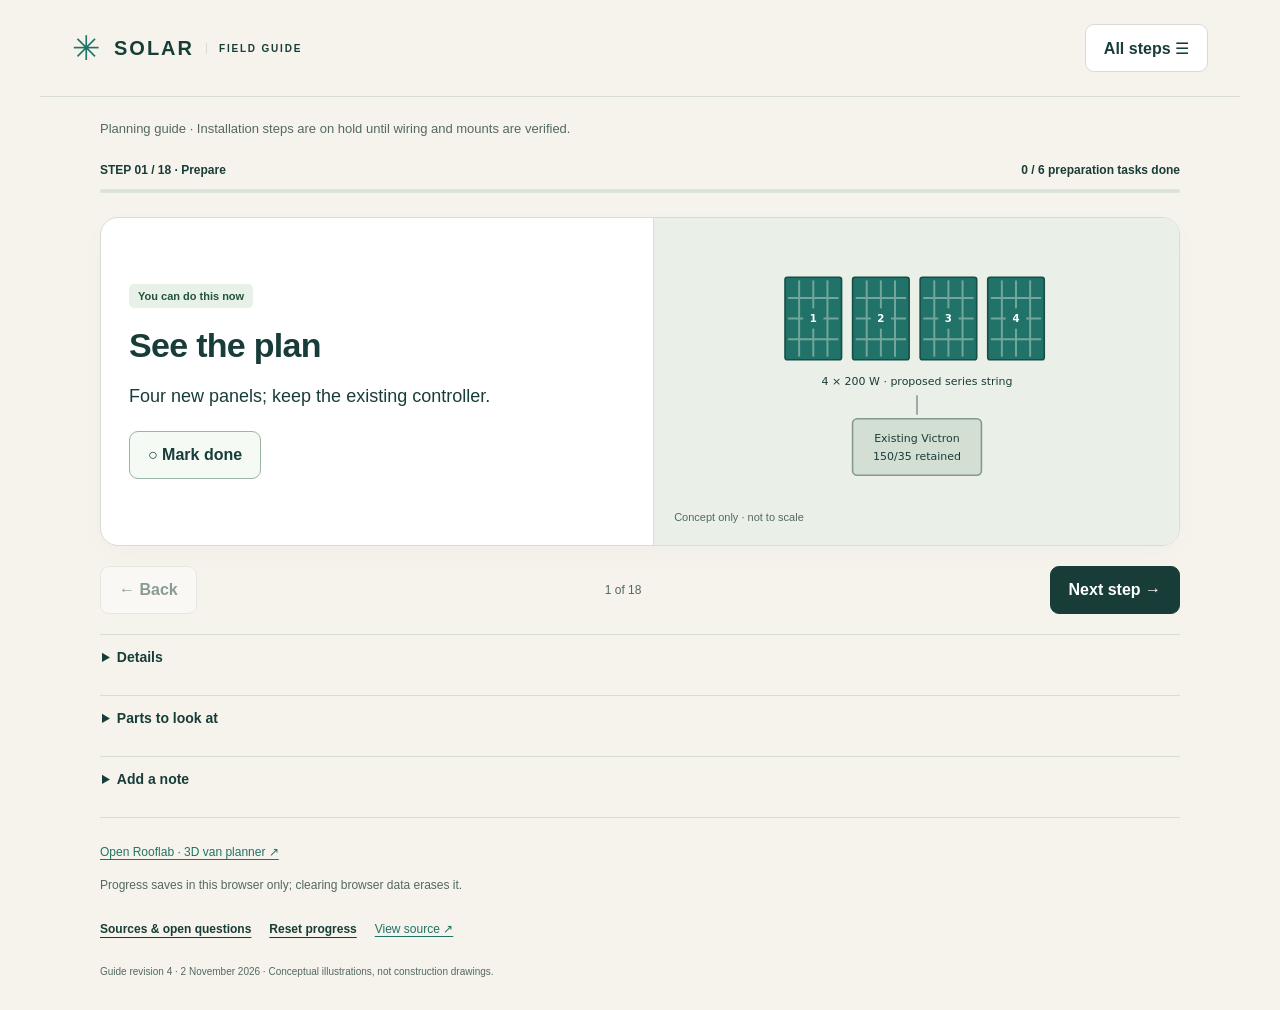
==== commit 83b0ef3e: "Link solar guide to the Rooflab planner" ====
--- a/index.html
+++ b/index.html
@@ -8,8 +8,9 @@
 <details id="technical-details"><summary>Details</summary><div id="step-detail"></div><div id="hold"></div><p>These installation previews cannot be marked complete; a verified procedure is still needed.</p></details>
 <details id="parts-review"><summary>Parts to look at</summary><article class="review-card" aria-labelledby="unaka-title"><span class="badge locked">REVIEW ONLY · FIT NOT CONFIRMED</span><h3 id="unaka-title">Unaka 7.5-inch High Bar Bracket Kit</h3><p>Four brackets · SKU 1009-MK01-00 REV2</p><p><strong>$160</strong> before tax and shipping · price checked 2 November 2026.</p><p>Crossbars and the hardware for attaching them cost extra. Fit to the existing rack, fan/A/C clearance and wind-load suitability still need confirmation.</p><p>Stock has not been verified. This is a candidate to review, not an approved installation part.</p><a id="unaka-product-link" href="https://unakagearco.com/products/unaka-high-bar-bracket-kits" target="_blank" rel="noopener noreferrer">View the bracket kit at Unaka ↗</a></article></details>
 <details class="notes"><summary>Add a note</summary><label for="note">Your note for this step <span>Optional · stored only in this browser</span></label><textarea id="note" rows="3" placeholder="Add a measurement, a question, or where you paused…" maxlength="12000"></textarea><p id="save-status" role="status"></p></details>
-<footer><p>Progress saves in this browser only; clearing browser data erases it.</p><div><button id="sources-button" class="text-button">Sources & open questions</button><button id="reset-button" class="text-button">Reset progress</button><a href="https://github.com/sgordon1024/solar-upgrade-guide">View source ↗</a></div><small>Guide revision 4 · 2 November 2026 · Conceptual illustrations, not construction drawings.</small></footer></main>
+<footer><p><a href="planner/">Open Rooflab · 3D van planner ↗</a></p><p>Progress saves in this browser only; clearing browser data erases it.</p><div><button id="sources-button" class="text-button">Sources & open questions</button><button id="reset-button" class="text-button">Reset progress</button><a href="https://github.com/sgordon1024/solar-upgrade-guide">View source ↗</a></div><small>Guide revision 4 · 2 November 2026 · Conceptual illustrations, not construction drawings.</small></footer></main>
 <dialog id="overview"><div class="dialog-head"><h2>Your route</h2><button data-close="overview" aria-label="Close all steps">✕</button></div><p>Check marks mean preparation done. A lock means preview only.</p><div id="step-list"></div></dialog>
 <dialog id="sources"><div class="dialog-head"><h2>Before tools come out</h2><button data-close="sources" aria-label="Close sources">✕</button></div><p>The four-panel plan is selected. The mounting and electrical details are not approved. No button in this guide releases installation holds.</p><h3>Evidence still needed</h3><ul><li>Rack model; rail slots, crossbars, brackets and shared attachments; approved fasteners and torque; roof/rack dynamic and wind-uplift limits.</li><li>Driver-side Starlink and centerline exhaust-fan footprints/separation; panel 2 placement; fan fully open and A/C measured from one agreed rail datum; required airflow and service clearances; validated panel support and overhang.</li><li>Both disconnects: DC voltage/current ratings, poles, topology and load-break suitability.</li><li>Actual cable markings, condition and protection; connector manufacturer/family; measured jumper routes; bonding design.</li><li>Qualified isolation plan for all affected energy sources; manufacturer removal and mounting instructions; safe access and lifting plan.</li><li>Cold-weather string-voltage calculation, polarity and protection checks; battery/BMS settings and commissioning procedure.</li></ul><h3>Official references</h3><ul><li><a href="https://cdn.shopify.com/s/files/1/0938/4627/4366/files/HSP200N-64L_-_Manual.pdf?v=1779096675">HQST HSP200N-64L specification PDF</a> — dimensions and electrical data. Despite its filename, this is a two-page datasheet, not detailed mounting instructions.</li><li><a href="https://www.victronenergy.com/media/pg/Manual_SmartSolar_MPPT_150-35__150-45/en/safety-precautions.html">Victron safety precautions</a> — hazardous DC and isolation.</li><li><a href="https://www.victronenergy.com/media/pg/Manual_SmartSolar_MPPT_150-35__150-45/en/installation.html">Victron installation manual</a> — array limits and system-specific installation requirements.</li><li><a href="https://desertbliss.com/desertvans/assets/docs/Desert-Vans-Mesa-Riser-Installation-Guide.pdf">Mesa Riser installation guide</a> — no panel wind-uplift rating. Mesa is not an approved mount for this plan.</li></ul><p>Sources reviewed 1 November 2026. Rack, existing-panel, A/C, fan and battery-specific instructions remain to be collected. A revised, verified guide is needed before work begins.</p></dialog>
 <dialog id="reset"><h2>Start over in this browser?</h2><p>This erases all saved notes, preparation checks, and your saved place. Installation holds stay in place.</p><div class="reset-actions"><button data-close="reset">Keep my progress</button><button id="confirm-reset" class="danger">Erase and start over</button></div></dialog>
 <noscript><p class="notice">Enable JavaScript for step navigation and local progress saving. Installation remains on hold.</p></noscript></body></html>
+
